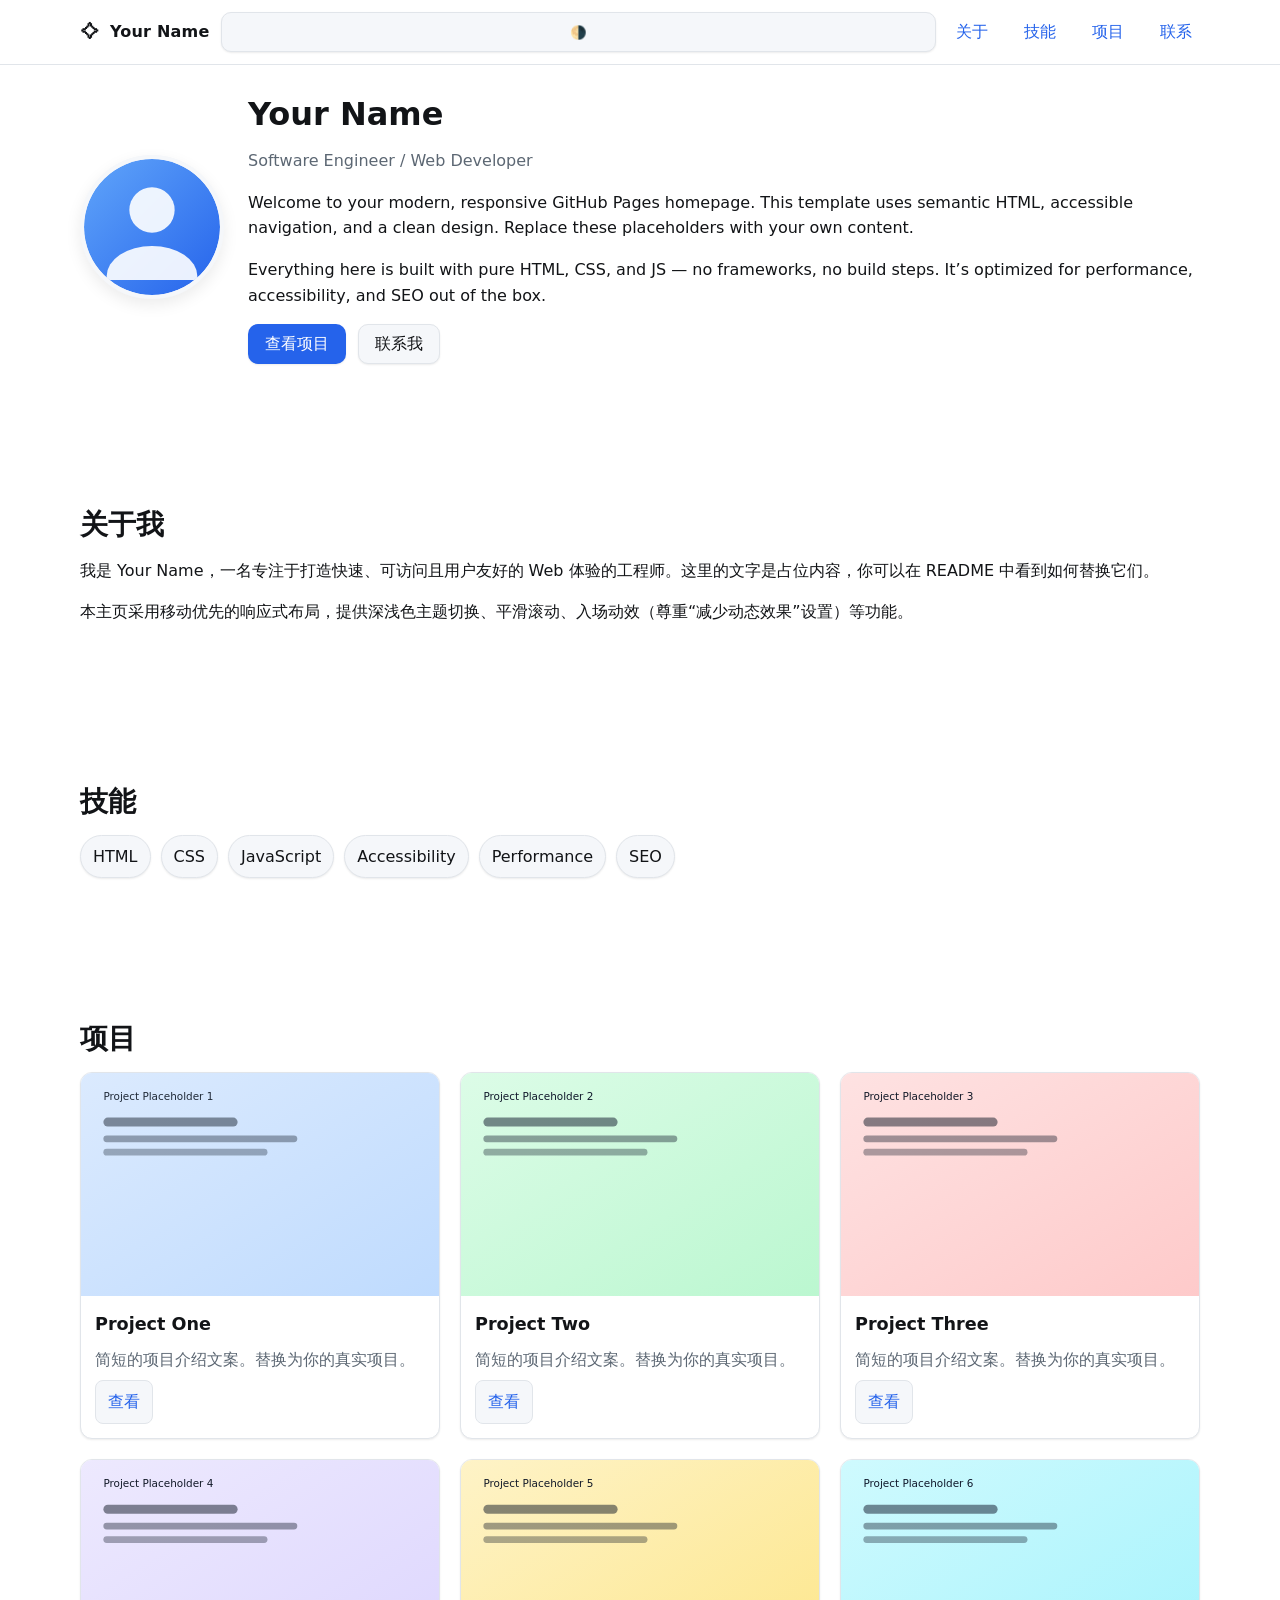
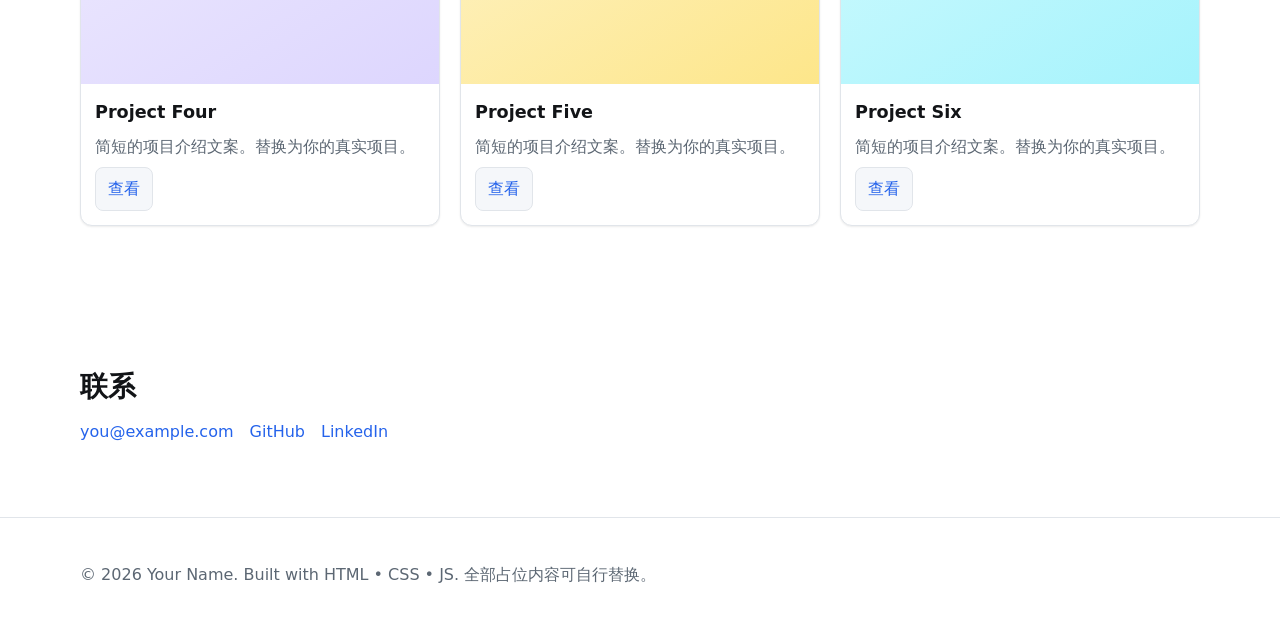
==== index.html @ 5a5dbfc2 "feat(homepage): add modern static personal homepage template Introduce a fully static, accessible, a" ====
<!doctype html>
<html lang="zh-CN" data-theme="system">
<head>
  <meta charset="utf-8">
  <meta name="viewport" content="width=device-width, initial-scale=1">
  <title>Your Name — Software Engineer / Web Developer</title>
  <meta name="description" content="Your Name — a modern, responsive personal homepage template. Replace placeholder content with your own.">
  <link rel="canonical" href="https://asaiw.github.io/">

  <!-- Open Graph -->
  <meta property="og:type" content="website">
  <meta property="og:title" content="Your Name — Software Engineer / Web Developer">
  <meta property="og:description" content="A modern, responsive personal homepage template. Replace placeholder content with your own.">
  <meta property="og:url" content="https://asaiw.github.io/">
  <meta property="og:image" content="assets/og-image.png">

  <!-- Twitter Card -->
  <meta name="twitter:card" content="summary_large_image">
  <meta name="twitter:title" content="Your Name — Software Engineer / Web Developer">
  <meta name="twitter:description" content="A modern, responsive personal homepage template. Replace placeholder content with your own.">
  <meta name="twitter:image" content="assets/og-image.png">

  <!-- Icons -->
  <link rel="icon" href="assets/favicon.svg" type="image/svg+xml">
  <link rel="alternate icon" href="/favicon.ico" type="image/x-icon">

  <link rel="stylesheet" href="styles.css">
</head>
<body>
  <a class="skip-link" href="#main-content">跳到主内容</a>

  <header class="site-header" role="banner">
    <div class="container header-inner">
      <a class="site-brand" href="#hero" aria-label="Go to home">
        <span class="logo" aria-hidden="true">⟡</span>
        <span class="brand-text">Your Name</span>
      </a>

      <button id="theme-toggle" class="icon-button" aria-label="Toggle color theme" aria-pressed="false" title="切换主题">
        <span class="icon" aria-hidden="true">🌗</span>
      </button>

      <button id="nav-toggle" class="icon-button nav-toggle" aria-label="Toggle navigation" aria-controls="primary-nav" aria-expanded="false">
        <span class="icon" aria-hidden="true">☰</span>
      </button>

      <nav id="primary-nav" class="site-nav" aria-label="Primary">
        <ul>
          <li><a href="#about">关于</a></li>
          <li><a href="#skills">技能</a></li>
          <li><a href="#projects">项目</a></li>
          <li><a href="#contact">联系</a></li>
        </ul>
      </nav>
    </div>
  </header>

  <main id="main-content" tabindex="-1">
    <!-- Hero -->
    <section id="hero" class="section hero reveal" aria-labelledby="hero-title">
      <div class="container hero-inner">
        <img class="avatar" src="assets/avatar-placeholder.svg" alt="Your Name avatar placeholder" width="144" height="144" loading="eager" decoding="async">
        <div class="hero-text">
          <h1 id="hero-title">Your Name</h1>
          <p class="tagline">Software Engineer / Web Developer</p>
          <p>Welcome to your modern, responsive GitHub Pages homepage. This template uses semantic HTML, accessible navigation, and a clean design. Replace these placeholders with your own content.</p>
          <p>Everything here is built with pure HTML, CSS, and JS — no frameworks, no build steps. It’s optimized for performance, accessibility, and SEO out of the box.</p>
          <div class="hero-cta">
            <a class="button primary" href="#projects">查看项目</a>
            <a class="button" href="#contact">联系我</a>
          </div>
        </div>
      </div>
    </section>

    <!-- About -->
    <section id="about" class="section reveal" aria-labelledby="about-title">
      <div class="container">
        <h2 id="about-title">关于我</h2>
        <p>我是 Your Name，一名专注于打造快速、可访问且用户友好的 Web 体验的工程师。这里的文字是占位内容，你可以在 README 中看到如何替换它们。</p>
        <p>本主页采用移动优先的响应式布局，提供深浅色主题切换、平滑滚动、入场动效（尊重“减少动态效果”设置）等功能。</p>
      </div>
    </section>

    <!-- Skills -->
    <section id="skills" class="section reveal" aria-labelledby="skills-title">
      <div class="container">
        <h2 id="skills-title">技能</h2>
        <ul class="badge-list" role="list">
          <li class="badge">HTML</li>
          <li class="badge">CSS</li>
          <li class="badge">JavaScript</li>
          <li class="badge">Accessibility</li>
          <li class="badge">Performance</li>
          <li class="badge">SEO</li>
        </ul>
      </div>
    </section>

    <!-- Projects -->
    <section id="projects" class="section reveal" aria-labelledby="projects-title">
      <div class="container">
        <h2 id="projects-title">项目</h2>
        <div class="projects-grid">
          <article class="card" aria-labelledby="proj1-title">
            <a href="#" class="card-media" aria-label="Project 1 placeholder">
              <img src="assets/project-placeholder-1.svg" alt="Project cover placeholder 1" width="480" height="300" loading="lazy" decoding="async">
            </a>
            <div class="card-body">
              <h3 id="proj1-title">Project One</h3>
              <p>简短的项目介绍文案。替换为你的真实项目。</p>
              <a class="card-link" href="#" aria-label="Open Project One (placeholder)">查看</a>
            </div>
          </article>
          <article class="card" aria-labelledby="proj2-title">
            <a href="#" class="card-media" aria-label="Project 2 placeholder">
              <img src="assets/project-placeholder-2.svg" alt="Project cover placeholder 2" width="480" height="300" loading="lazy" decoding="async">
            </a>
            <div class="card-body">
              <h3 id="proj2-title">Project Two</h3>
              <p>简短的项目介绍文案。替换为你的真实项目。</p>
              <a class="card-link" href="#" aria-label="Open Project Two (placeholder)">查看</a>
            </div>
          </article>
          <article class="card" aria-labelledby="proj3-title">
            <a href="#" class="card-media" aria-label="Project 3 placeholder">
              <img src="assets/project-placeholder-3.svg" alt="Project cover placeholder 3" width="480" height="300" loading="lazy" decoding="async">
            </a>
            <div class="card-body">
              <h3 id="proj3-title">Project Three</h3>
              <p>简短的项目介绍文案。替换为你的真实项目。</p>
              <a class="card-link" href="#" aria-label="Open Project Three (placeholder)">查看</a>
            </div>
          </article>
          <article class="card" aria-labelledby="proj4-title">
            <a href="#" class="card-media" aria-label="Project 4 placeholder">
              <img src="assets/project-placeholder-4.svg" alt="Project cover placeholder 4" width="480" height="300" loading="lazy" decoding="async">
            </a>
            <div class="card-body">
              <h3 id="proj4-title">Project Four</h3>
              <p>简短的项目介绍文案。替换为你的真实项目。</p>
              <a class="card-link" href="#" aria-label="Open Project Four (placeholder)">查看</a>
            </div>
          </article>
          <article class="card" aria-labelledby="proj5-title">
            <a href="#" class="card-media" aria-label="Project 5 placeholder">
              <img src="assets/project-placeholder-5.svg" alt="Project cover placeholder 5" width="480" height="300" loading="lazy" decoding="async">
            </a>
            <div class="card-body">
              <h3 id="proj5-title">Project Five</h3>
              <p>简短的项目介绍文案。替换为你的真实项目。</p>
              <a class="card-link" href="#" aria-label="Open Project Five (placeholder)">查看</a>
            </div>
          </article>
          <article class="card" aria-labelledby="proj6-title">
            <a href="#" class="card-media" aria-label="Project 6 placeholder">
              <img src="assets/project-placeholder-6.svg" alt="Project cover placeholder 6" width="480" height="300" loading="lazy" decoding="async">
            </a>
            <div class="card-body">
              <h3 id="proj6-title">Project Six</h3>
              <p>简短的项目介绍文案。替换为你的真实项目。</p>
              <a class="card-link" href="#" aria-label="Open Project Six (placeholder)">查看</a>
            </div>
          </article>
        </div>
      </div>
    </section>

    <!-- Contact -->
    <section id="contact" class="section reveal" aria-labelledby="contact-title">
      <div class="container">
        <h2 id="contact-title">联系</h2>
        <ul class="contact-list">
          <li><a href="mailto:you@example.com">you@example.com</a></li>
          <li><a href="https://github.com/your" target="_blank" rel="noopener">GitHub</a></li>
          <li><a href="https://www.linkedin.com/in/your" target="_blank" rel="noopener">LinkedIn</a></li>
        </ul>
      </div>
    </section>
  </main>

  <footer class="site-footer" role="contentinfo">
    <div class="container">
      <p>© <span id="year"></span> Your Name. Built with HTML • CSS • JS. 全部占位内容可自行替换。</p>
    </div>
  </footer>

  <!-- Structured Data -->
  <script type="application/ld+json">
  {
    "@context": "https://schema.org",
    "@graph": [
      {
        "@type": "Person",
        "name": "Your Name",
        "url": "https://asaiw.github.io/",
        "image": "https://asaiw.github.io/assets/avatar-placeholder.svg",
        "email": "mailto:you@example.com",
        "jobTitle": "Software Engineer / Web Developer",
        "sameAs": [
          "https://github.com/your",
          "https://www.linkedin.com/in/your"
        ]
      },
      {
        "@type": "WebSite",
        "name": "Your Name — Personal Site",
        "url": "https://asaiw.github.io/",
        "inLanguage": "zh-CN"
      }
    ]
  }
  </script>

  <script src="script.js" defer></script>
</body>
</html>
---- styles.css ----
/* System font stack for performance */
:root {
  --font-sans: system-ui, -apple-system, Segoe UI, Roboto, Helvetica, Arial, Noto Sans, "Apple Color Emoji", "Segoe UI Emoji", "Segoe UI Symbol";

  /* Color scheme (light) */
  --color-bg: #ffffff;
  --color-text: #121417;
  --color-muted: #5c6773;
  --color-surface: #f5f7fa;
  --color-border: #e1e5ea;
  --color-accent: #2563eb; /* blue-600 */
  --color-accent-contrast: #ffffff;
  --shadow-sm: 0 1px 2px rgba(0,0,0,0.08);
  --shadow-md: 0 6px 16px rgba(0,0,0,0.08);
  --radius: 12px;
  --container: 1120px;
  --focus: 2px solid #f59e0b; /* amber-500 */
  --transition: 220ms cubic-bezier(.2,.7,.1,1);
}

/* Dark theme variables */
[data-theme="dark"],
:root[data-theme="system-dark"] {
  --color-bg: #0b0f14;
  --color-text: #e6edf3;
  --color-muted: #aab8c5;
  --color-surface: #111827;
  --color-border: #243244;
  --color-accent: #60a5fa; /* blue-400 */
  --color-accent-contrast: #0b0f14;
  --shadow-sm: 0 1px 2px rgba(0,0,0,0.4);
  --shadow-md: 0 8px 24px rgba(0,0,0,0.4);
  --focus: 2px solid #f59e0b;
}

/* Respect system preference initially when data-theme=system */
@media (prefers-color-scheme: dark) {
  :root[data-theme="system"] {
    --color-bg: #0b0f14;
    --color-text: #e6edf3;
    --color-muted: #aab8c5;
    --color-surface: #111827;
    --color-border: #243244;
    --color-accent: #60a5fa;
    --color-accent-contrast: #0b0f14;
    --shadow-sm: 0 1px 2px rgba(0,0,0,0.4);
    --shadow-md: 0 8px 24px rgba(0,0,0,0.4);
    --focus: 2px solid #f59e0b;
  }
}

/* Base reset */
* { box-sizing: border-box; }
html {
  scroll-behavior: smooth;
}
@media (prefers-reduced-motion: reduce) {
  html { scroll-behavior: auto; }
  * { animation: none !important; transition: none !important; }
}
body {
  margin: 0;
  font-family: var(--font-sans);
  color: var(--color-text);
  background: var(--color-bg);
  line-height: 1.6;
}
img { max-width: 100%; height: auto; display: block; }
a { color: var(--color-accent); text-decoration: none; }
a:hover, a:focus { text-decoration: underline; }

/* Skip link */
.skip-link {
  position: absolute;
  top: -40px;
  left: 0;
  background: var(--color-accent);
  color: var(--color-accent-contrast);
  padding: 8px 12px;
  border-radius: 0 0 6px 0;
  outline: none;
}
.skip-link:focus { top: 0; transition: top var(--transition); }

/* Containers */
.container { width: min(100% - 32px, var(--container)); margin-inline: auto; }
.section { padding: 72px 0; }
.section h2 { font-size: 1.75rem; line-height: 1.2; margin: 0 0 16px; }

/* Header */
.site-header {
  position: sticky; top: 0; z-index: 1000;
  background: var(--color-bg);
  border-bottom: 1px solid var(--color-border);
  backdrop-filter: saturate(180%) blur(8px);
}
.header-inner { display: grid; grid-template-columns: auto 1fr auto; align-items: center; gap: 12px; min-height: 64px; }
.site-brand { display: inline-flex; align-items: center; gap: 10px; font-weight: 700; color: inherit; }
.site-brand .logo { font-size: 20px; }
.brand-text { letter-spacing: .2px; }

/* Nav */
.site-nav ul { list-style: none; display: flex; gap: 20px; padding: 0; margin: 0; }
.site-nav a { padding: 10px 8px; border-radius: 8px; }
.site-nav a:focus-visible { outline: var(--focus); outline-offset: 2px; }

.icon-button { appearance: none; display: inline-flex; align-items: center; justify-content: center; gap: 8px; height: 40px; padding: 0 10px; border-radius: 10px; border: 1px solid var(--color-border); background: var(--color-surface); color: inherit; box-shadow: var(--shadow-sm); cursor: pointer; }
.icon-button:hover, .icon-button:focus-visible { border-color: var(--color-accent); }
.nav-toggle { display: none; }

/* Hero */
.hero { padding-top: 24px; }
.hero-inner { display: grid; grid-template-columns: 144px 1fr; gap: 24px; align-items: center; }
.avatar { border-radius: 50%; box-shadow: var(--shadow-md); border: 4px solid var(--color-surface); background: var(--color-surface); }
.hero-text h1 { font-size: 2rem; margin: 0 0 8px; }
.tagline { color: var(--color-muted); margin: 0 0 16px; }
.hero-cta { display: flex; gap: 12px; flex-wrap: wrap; margin-top: 10px; }
.button { display: inline-flex; align-items: center; justify-content: center; height: 40px; padding: 0 16px; border-radius: 10px; border: 1px solid var(--color-border); background: var(--color-surface); color: inherit; box-shadow: var(--shadow-sm); }
.button.primary { background: var(--color-accent); color: var(--color-accent-contrast); border-color: transparent; }
.button:focus-visible { outline: var(--focus); outline-offset: 2px; }

/* Badges */
.badge-list { display: flex; flex-wrap: wrap; gap: 10px; padding: 0; margin: 12px 0 0; }
.badge { list-style: none; background: var(--color-surface); color: inherit; border: 1px solid var(--color-border); padding: 8px 12px; border-radius: 999px; box-shadow: var(--shadow-sm); }

/* Cards Grid */
.projects-grid { display: grid; grid-template-columns: repeat(3, 1fr); gap: 20px; margin-top: 12px; }
.card { display: flex; flex-direction: column; background: var(--color-bg); border: 1px solid var(--color-border); border-radius: var(--radius); overflow: hidden; box-shadow: var(--shadow-sm); }
.card-media img { display: block; width: 100%; height: auto; aspect-ratio: 16/10; object-fit: cover; background: var(--color-surface); }
.card-body { padding: 14px; display: grid; gap: 8px; }
.card h3 { margin: 0; font-size: 1.1rem; }
.card p { margin: 0; color: var(--color-muted); }
.card-link { justify-self: start; padding: 8px 12px; border-radius: 8px; border: 1px solid var(--color-border); background: var(--color-surface); }
.card-link:hover { border-color: var(--color-accent); }

/* Contact */
.contact-list { display: flex; gap: 16px; flex-wrap: wrap; padding: 0; margin: 12px 0 0; }
.contact-list li { list-style: none; }

/* Footer */
.site-footer { border-top: 1px solid var(--color-border); padding: 28px 0; color: var(--color-muted); }

/* Responsive */
@media (max-width: 900px) {
  .projects-grid { grid-template-columns: repeat(2, 1fr); }
  .hero-inner { grid-template-columns: 96px 1fr; }
}
@media (max-width: 640px) {
  .header-inner { grid-template-columns: auto 1fr auto; }
  .site-nav { position: fixed; inset: 64px 12px auto; background: var(--color-bg); border: 1px solid var(--color-border); border-radius: 12px; box-shadow: var(--shadow-md); padding: 8px; display: none; }
  .site-nav.open { display: block; }
  .site-nav ul { flex-direction: column; }
  .nav-toggle { display: inline-flex; }
  .projects-grid { grid-template-columns: 1fr; }
  .hero-inner { grid-template-columns: 1fr; justify-items: center; text-align: center; }
}

/* Focus styles */
:focus-visible { outline: var(--focus); outline-offset: 2px; }

/* Section offset for sticky header */
:target { scroll-margin-top: 84px; }

/* Reveal animation */
.reveal { opacity: 0; transform: translateY(12px); transition: opacity var(--transition), transform var(--transition); }
.reveal.in-view { opacity: 1; transform: translateY(0); }
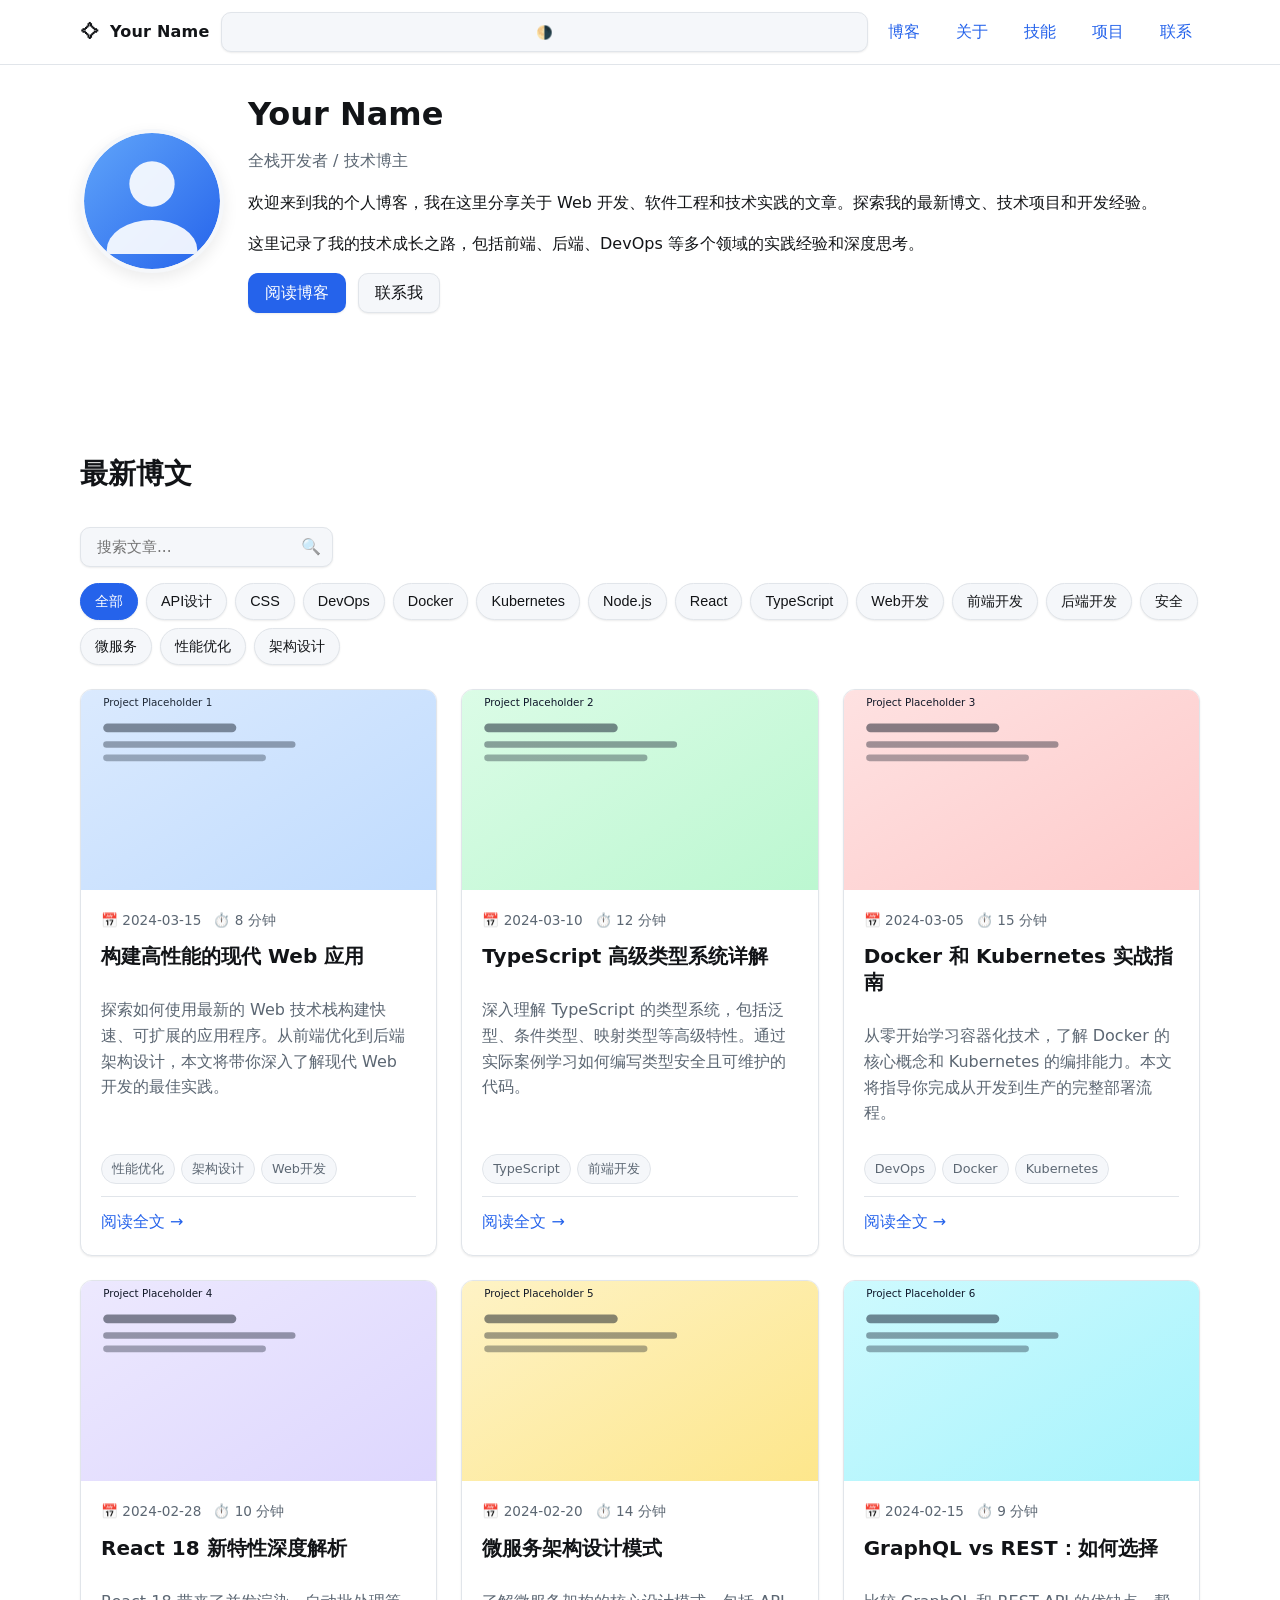
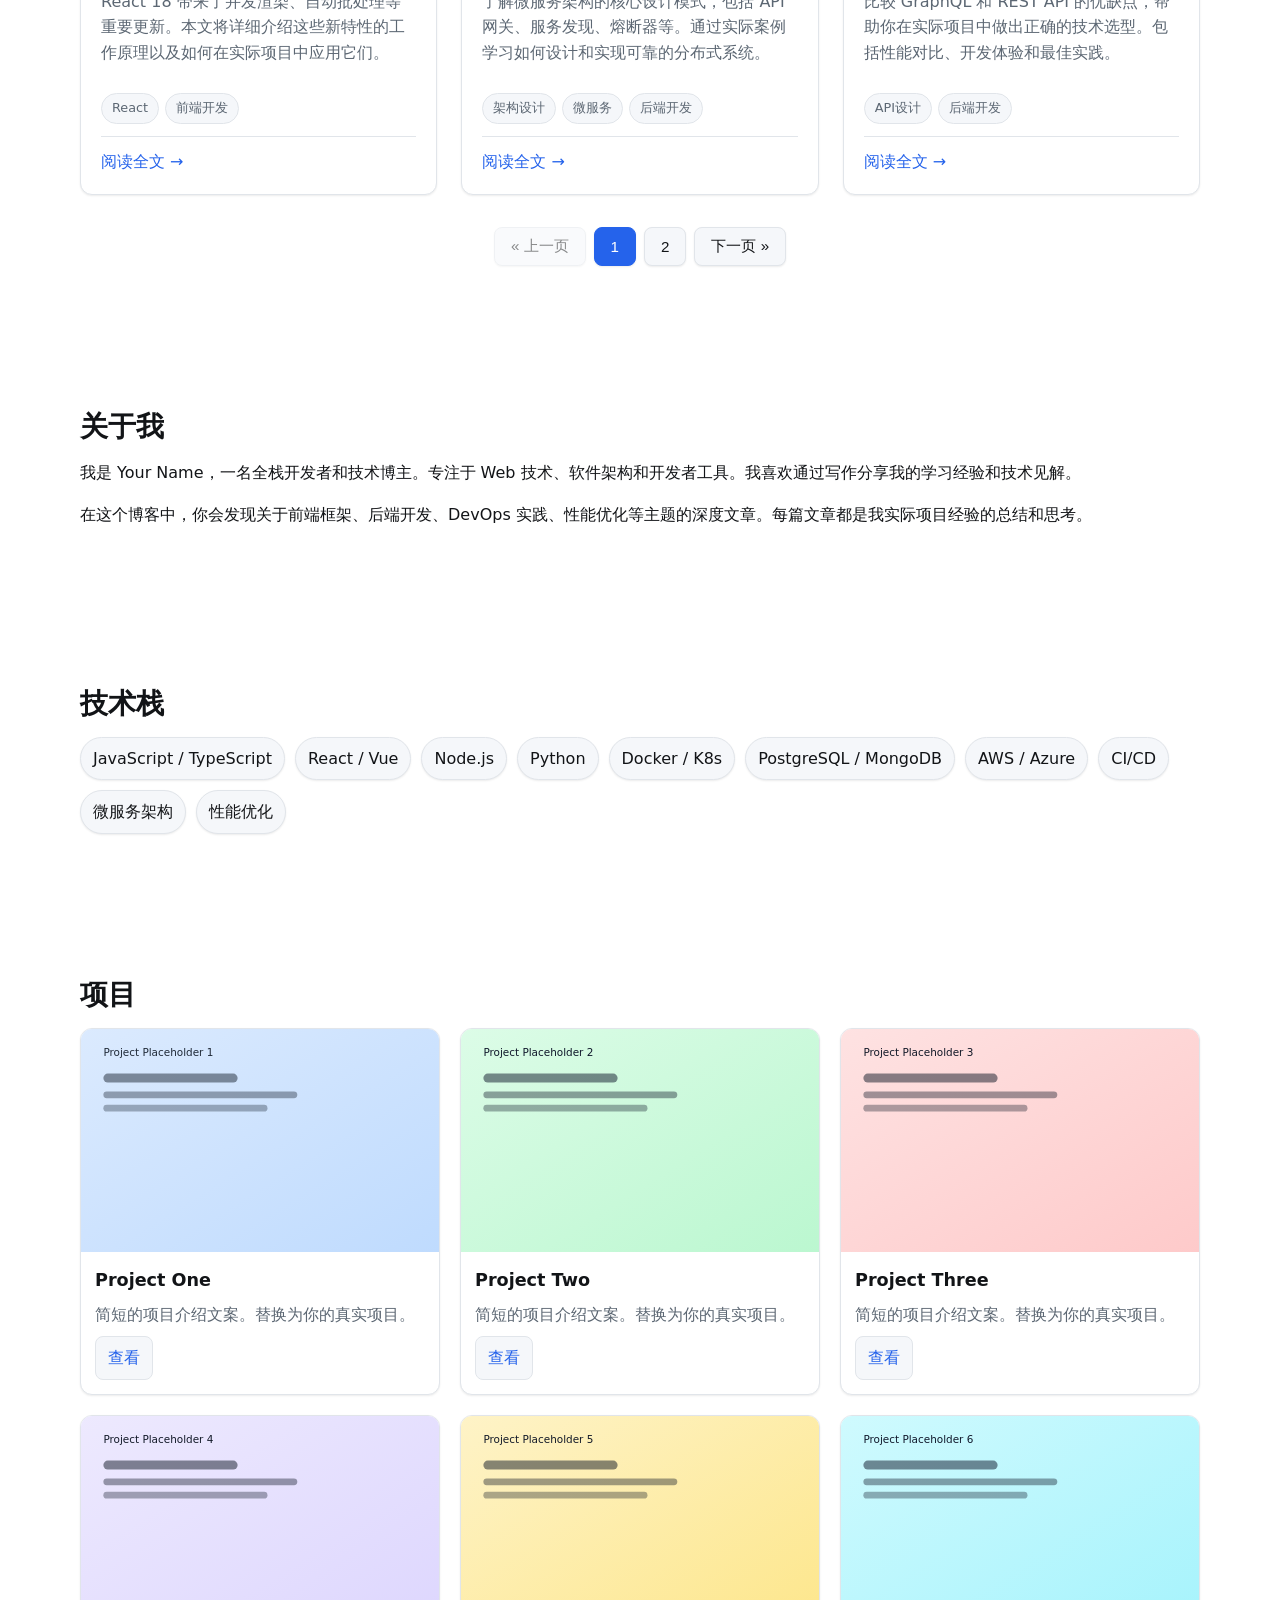
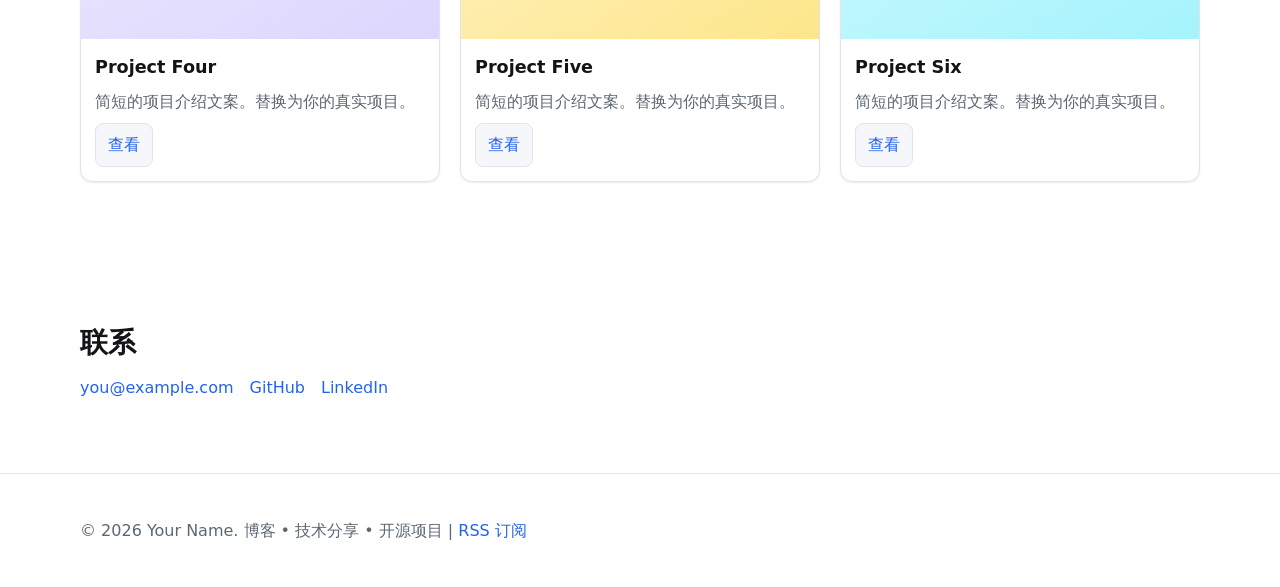
==== commit 81207bc6: "Transform homepage into advanced blog with full features Co-authored-by: asaiw <149139885+asaiw@user" ====
--- a/index.html
+++ b/index.html
@@ -3,21 +3,22 @@
 <head>
   <meta charset="utf-8">
   <meta name="viewport" content="width=device-width, initial-scale=1">
-  <title>Your Name — Software Engineer / Web Developer</title>
-  <meta name="description" content="Your Name — a modern, responsive personal homepage template. Replace placeholder content with your own.">
+  <title>Your Name — 博客 & 开发者</title>
+  <meta name="description" content="Your Name 的个人博客，分享技术文章、开发经验和项目实践。">
   <link rel="canonical" href="https://asaiw.github.io/">
+  <link rel="alternate" type="application/rss+xml" title="博客订阅" href="/feed.xml">
 
   <!-- Open Graph -->
   <meta property="og:type" content="website">
-  <meta property="og:title" content="Your Name — Software Engineer / Web Developer">
-  <meta property="og:description" content="A modern, responsive personal homepage template. Replace placeholder content with your own.">
+  <meta property="og:title" content="Your Name — 博客 & 开发者">
+  <meta property="og:description" content="分享技术文章、开发经验和项目实践">
   <meta property="og:url" content="https://asaiw.github.io/">
   <meta property="og:image" content="assets/og-image.png">
 
   <!-- Twitter Card -->
   <meta name="twitter:card" content="summary_large_image">
-  <meta name="twitter:title" content="Your Name — Software Engineer / Web Developer">
-  <meta name="twitter:description" content="A modern, responsive personal homepage template. Replace placeholder content with your own.">
+  <meta name="twitter:title" content="Your Name — 博客 & 开发者">
+  <meta name="twitter:description" content="分享技术文章、开发经验和项目实践">
   <meta name="twitter:image" content="assets/og-image.png">
 
   <!-- Icons -->
@@ -46,6 +47,7 @@
 
       <nav id="primary-nav" class="site-nav" aria-label="Primary">
         <ul>
+          <li><a href="#blog">博客</a></li>
           <li><a href="#about">关于</a></li>
           <li><a href="#skills">技能</a></li>
           <li><a href="#projects">项目</a></li>
@@ -62,37 +64,65 @@
         <img class="avatar" src="assets/avatar-placeholder.svg" alt="Your Name avatar placeholder" width="144" height="144" loading="eager" decoding="async">
         <div class="hero-text">
           <h1 id="hero-title">Your Name</h1>
-          <p class="tagline">Software Engineer / Web Developer</p>
-          <p>Welcome to your modern, responsive GitHub Pages homepage. This template uses semantic HTML, accessible navigation, and a clean design. Replace these placeholders with your own content.</p>
-          <p>Everything here is built with pure HTML, CSS, and JS — no frameworks, no build steps. It’s optimized for performance, accessibility, and SEO out of the box.</p>
+          <p class="tagline">全栈开发者 / 技术博主</p>
+          <p>欢迎来到我的个人博客，我在这里分享关于 Web 开发、软件工程和技术实践的文章。探索我的最新博文、技术项目和开发经验。</p>
+          <p>这里记录了我的技术成长之路，包括前端、后端、DevOps 等多个领域的实践经验和深度思考。</p>
           <div class="hero-cta">
-            <a class="button primary" href="#projects">查看项目</a>
+            <a class="button primary" href="#blog">阅读博客</a>
             <a class="button" href="#contact">联系我</a>
           </div>
         </div>
       </div>
     </section>
 
+    <!-- Blog -->
+    <section id="blog" class="section reveal" aria-labelledby="blog-title">
+      <div class="container">
+        <div class="section-header">
+          <h2 id="blog-title">最新博文</h2>
+          <div class="blog-controls">
+            <div class="search-box">
+              <input type="search" id="blog-search" placeholder="搜索文章..." aria-label="搜索博客文章">
+              <span class="search-icon" aria-hidden="true">🔍</span>
+            </div>
+            <div class="filter-tags" id="filter-tags">
+              <button class="tag-filter active" data-tag="all">全部</button>
+            </div>
+          </div>
+        </div>
+        <div id="blog-posts" class="blog-grid">
+          <!-- Blog posts will be dynamically inserted here by JavaScript -->
+        </div>
+        <div id="blog-pagination" class="pagination">
+          <!-- Pagination will be dynamically inserted here -->
+        </div>
+      </div>
+    </section>
+
     <!-- About -->
     <section id="about" class="section reveal" aria-labelledby="about-title">
       <div class="container">
         <h2 id="about-title">关于我</h2>
-        <p>我是 Your Name，一名专注于打造快速、可访问且用户友好的 Web 体验的工程师。这里的文字是占位内容，你可以在 README 中看到如何替换它们。</p>
-        <p>本主页采用移动优先的响应式布局，提供深浅色主题切换、平滑滚动、入场动效（尊重“减少动态效果”设置）等功能。</p>
+        <p>我是 Your Name，一名全栈开发者和技术博主。专注于 Web 技术、软件架构和开发者工具。我喜欢通过写作分享我的学习经验和技术见解。</p>
+        <p>在这个博客中，你会发现关于前端框架、后端开发、DevOps 实践、性能优化等主题的深度文章。每篇文章都是我实际项目经验的总结和思考。</p>
       </div>
     </section>
 
     <!-- Skills -->
     <section id="skills" class="section reveal" aria-labelledby="skills-title">
       <div class="container">
-        <h2 id="skills-title">技能</h2>
+        <h2 id="skills-title">技术栈</h2>
         <ul class="badge-list" role="list">
-          <li class="badge">HTML</li>
-          <li class="badge">CSS</li>
-          <li class="badge">JavaScript</li>
-          <li class="badge">Accessibility</li>
-          <li class="badge">Performance</li>
-          <li class="badge">SEO</li>
+          <li class="badge">JavaScript / TypeScript</li>
+          <li class="badge">React / Vue</li>
+          <li class="badge">Node.js</li>
+          <li class="badge">Python</li>
+          <li class="badge">Docker / K8s</li>
+          <li class="badge">PostgreSQL / MongoDB</li>
+          <li class="badge">AWS / Azure</li>
+          <li class="badge">CI/CD</li>
+          <li class="badge">微服务架构</li>
+          <li class="badge">性能优化</li>
         </ul>
       </div>
     </section>
@@ -181,7 +211,7 @@
 
   <footer class="site-footer" role="contentinfo">
     <div class="container">
-      <p>© <span id="year"></span> Your Name. Built with HTML • CSS • JS. 全部占位内容可自行替换。</p>
+      <p>© <span id="year"></span> Your Name. 博客 • 技术分享 • 开源项目 | <a href="/feed.xml" target="_blank">RSS 订阅</a></p>
     </div>
   </footer>
 
@@ -196,7 +226,7 @@
         "url": "https://asaiw.github.io/",
         "image": "https://asaiw.github.io/assets/avatar-placeholder.svg",
         "email": "mailto:you@example.com",
-        "jobTitle": "Software Engineer / Web Developer",
+        "jobTitle": "全栈开发者 / 技术博主",
         "sameAs": [
           "https://github.com/your",
           "https://www.linkedin.com/in/your"
--- a/styles.css
+++ b/styles.css
@@ -144,6 +144,8 @@
 @media (max-width: 900px) {
   .projects-grid { grid-template-columns: repeat(2, 1fr); }
   .hero-inner { grid-template-columns: 96px 1fr; }
+  .blog-grid { grid-template-columns: repeat(auto-fill, minmax(280px, 1fr)); }
+  .section-header { flex-direction: column; align-items: stretch; }
 }
 @media (max-width: 640px) {
   .header-inner { grid-template-columns: auto 1fr auto; }
@@ -152,11 +154,266 @@
   .site-nav ul { flex-direction: column; }
   .nav-toggle { display: inline-flex; }
   .projects-grid { grid-template-columns: 1fr; }
+  .blog-grid { grid-template-columns: 1fr; }
   .hero-inner { grid-template-columns: 1fr; justify-items: center; text-align: center; }
+  .search-box input { min-width: 100%; }
+  .blog-controls { width: 100%; }
 }
 
 /* Focus styles */
 :focus-visible { outline: var(--focus); outline-offset: 2px; }
+
+/* Section offset for sticky header */
+:target { scroll-margin-top: 84px; }
+
+/* Blog Section Styles */
+.section-header {
+  display: flex;
+  justify-content: space-between;
+  align-items: flex-start;
+  gap: 20px;
+  flex-wrap: wrap;
+  margin-bottom: 24px;
+}
+
+.blog-controls {
+  display: flex;
+  gap: 16px;
+  flex-wrap: wrap;
+  align-items: center;
+}
+
+.search-box {
+  position: relative;
+  display: inline-flex;
+  align-items: center;
+}
+
+.search-box input {
+  padding: 10px 40px 10px 16px;
+  border: 1px solid var(--color-border);
+  border-radius: 10px;
+  background: var(--color-surface);
+  color: var(--color-text);
+  font-family: inherit;
+  font-size: 0.95rem;
+  min-width: 240px;
+  box-shadow: var(--shadow-sm);
+}
+
+.search-box input:focus {
+  outline: var(--focus);
+  outline-offset: 2px;
+  border-color: var(--color-accent);
+}
+
+.search-icon {
+  position: absolute;
+  right: 12px;
+  pointer-events: none;
+  opacity: 0.6;
+}
+
+.filter-tags {
+  display: flex;
+  gap: 8px;
+  flex-wrap: wrap;
+}
+
+.tag-filter {
+  appearance: none;
+  padding: 8px 14px;
+  border: 1px solid var(--color-border);
+  border-radius: 999px;
+  background: var(--color-surface);
+  color: var(--color-text);
+  cursor: pointer;
+  font-size: 0.9rem;
+  transition: all var(--transition);
+  box-shadow: var(--shadow-sm);
+}
+
+.tag-filter:hover {
+  border-color: var(--color-accent);
+  background: var(--color-accent);
+  color: var(--color-accent-contrast);
+}
+
+.tag-filter.active {
+  background: var(--color-accent);
+  color: var(--color-accent-contrast);
+  border-color: var(--color-accent);
+}
+
+/* Blog Grid */
+.blog-grid {
+  display: grid;
+  grid-template-columns: repeat(auto-fill, minmax(320px, 1fr));
+  gap: 24px;
+  margin-bottom: 32px;
+}
+
+.blog-card {
+  display: flex;
+  flex-direction: column;
+  background: var(--color-bg);
+  border: 1px solid var(--color-border);
+  border-radius: var(--radius);
+  overflow: hidden;
+  box-shadow: var(--shadow-sm);
+  transition: all var(--transition);
+}
+
+.blog-card:hover {
+  box-shadow: var(--shadow-md);
+  transform: translateY(-2px);
+}
+
+.blog-card-image {
+  width: 100%;
+  height: 200px;
+  object-fit: cover;
+  background: var(--color-surface);
+}
+
+.blog-card-body {
+  padding: 20px;
+  display: flex;
+  flex-direction: column;
+  gap: 12px;
+  flex: 1;
+}
+
+.blog-card-meta {
+  display: flex;
+  gap: 12px;
+  flex-wrap: wrap;
+  font-size: 0.85rem;
+  color: var(--color-muted);
+}
+
+.blog-card-date {
+  display: flex;
+  align-items: center;
+  gap: 4px;
+}
+
+.blog-card-reading-time {
+  display: flex;
+  align-items: center;
+  gap: 4px;
+}
+
+.blog-card h3 {
+  margin: 0;
+  font-size: 1.25rem;
+  line-height: 1.3;
+}
+
+.blog-card h3 a {
+  color: inherit;
+  text-decoration: none;
+}
+
+.blog-card h3 a:hover {
+  color: var(--color-accent);
+  text-decoration: underline;
+}
+
+.blog-card-excerpt {
+  color: var(--color-muted);
+  line-height: 1.6;
+  flex: 1;
+}
+
+.blog-card-tags {
+  display: flex;
+  flex-wrap: wrap;
+  gap: 6px;
+  margin-top: auto;
+}
+
+.blog-tag {
+  display: inline-block;
+  padding: 4px 10px;
+  background: var(--color-surface);
+  border: 1px solid var(--color-border);
+  border-radius: 999px;
+  font-size: 0.8rem;
+  color: var(--color-muted);
+}
+
+.blog-card-footer {
+  display: flex;
+  justify-content: space-between;
+  align-items: center;
+  padding-top: 12px;
+  border-top: 1px solid var(--color-border);
+}
+
+.read-more {
+  color: var(--color-accent);
+  font-weight: 500;
+  text-decoration: none;
+  display: inline-flex;
+  align-items: center;
+  gap: 4px;
+}
+
+.read-more:hover {
+  text-decoration: underline;
+}
+
+/* Pagination */
+.pagination {
+  display: flex;
+  justify-content: center;
+  gap: 8px;
+  margin-top: 32px;
+}
+
+.pagination button {
+  appearance: none;
+  padding: 8px 16px;
+  border: 1px solid var(--color-border);
+  border-radius: 8px;
+  background: var(--color-surface);
+  color: var(--color-text);
+  cursor: pointer;
+  font-size: 0.95rem;
+  transition: all var(--transition);
+  box-shadow: var(--shadow-sm);
+}
+
+.pagination button:hover:not(:disabled) {
+  border-color: var(--color-accent);
+  background: var(--color-accent);
+  color: var(--color-accent-contrast);
+}
+
+.pagination button:disabled {
+  opacity: 0.5;
+  cursor: not-allowed;
+}
+
+.pagination button.active {
+  background: var(--color-accent);
+  color: var(--color-accent-contrast);
+  border-color: var(--color-accent);
+}
+
+/* Empty state */
+.blog-empty {
+  text-align: center;
+  padding: 60px 20px;
+  color: var(--color-muted);
+}
+
+.blog-empty-icon {
+  font-size: 48px;
+  margin-bottom: 16px;
+  opacity: 0.5;
+}
 
 /* Section offset for sticky header */
 :target { scroll-margin-top: 84px; }
